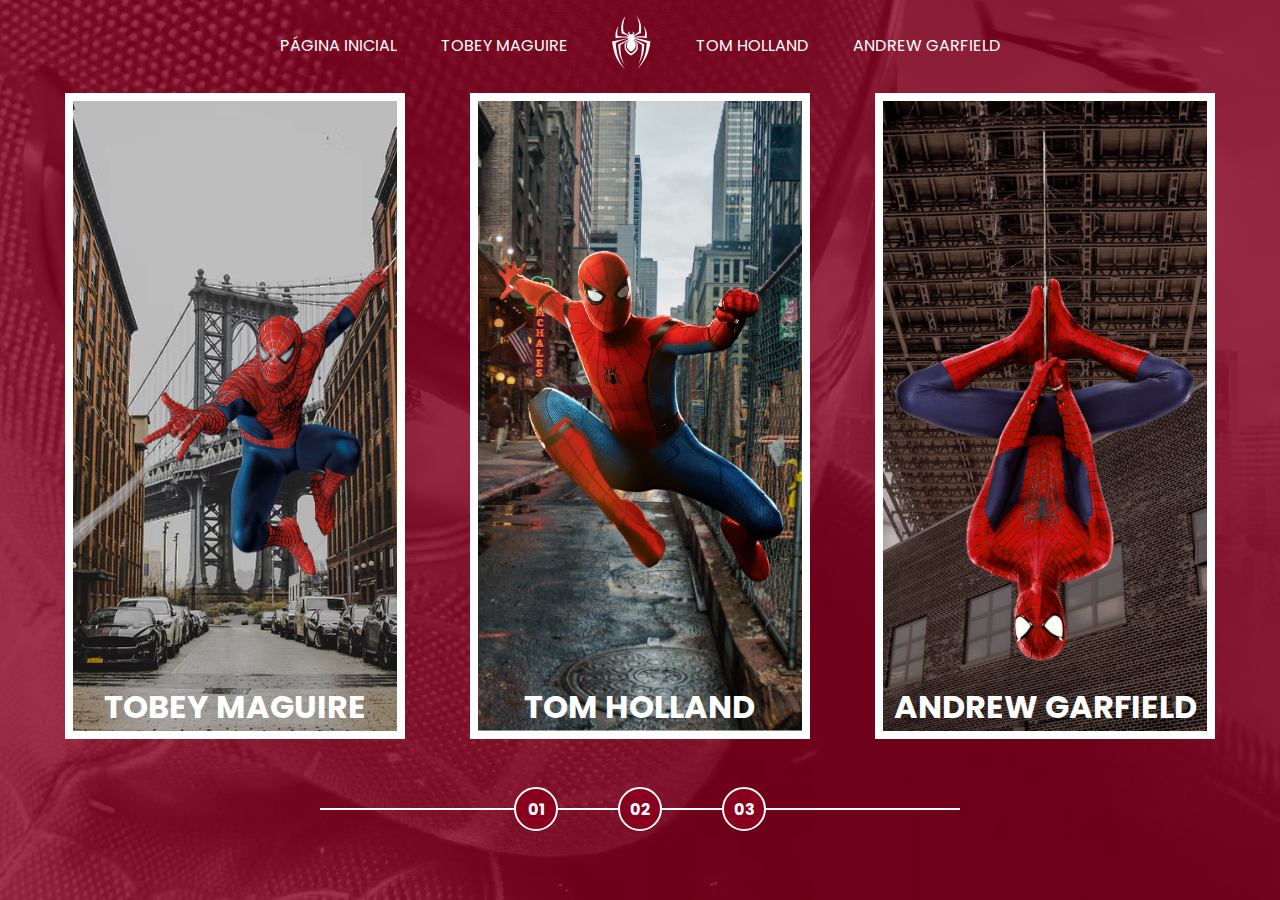
==== index.html @ 89402998 "Primeira etapa HTML e CSS completas" ====
<!DOCTYPE html>
<html lang="en">
<head>
  <meta charset="UTF-8">
  <meta http-equiv="X-UA-Compatible" content="IE=edge">
  <meta name="viewport" content="width=device-width, initial-scale=1.0">
  <link rel="stylesheet" href="assets/css/home-page-styles.css">
  <script src="assets/scripts/card-hover-animation.js"></script>

  <title>Spider-Man | Multiversos</title>
</head>
<body>
  <nav class="s-menu">
    <ul>
      <li class="s-menu__item"><a href="#">Página Inicial</a></li>
      <li class="s-menu__item"><a href="#">Tobey Maguire</a></li>
      <li class="s-menu__item s-menu__icon"><img src="assets/images/icons/spider.svg" alt="Spider-Man Multivarso"></li>
      <li class="s-menu__item"><a href="#">Tom Holland</a></li>
      <li class="s-menu__item"><a href="#">Andrew Garfield</a></li>
    </ul>
  </nav>
  <div class="s-container">
    <a href="#" class="s-card" id="spider-man-01">
      <img class="s-card__background" src="assets/images/pic-sm-bg-01.jpg" alt="">
      <img class="s-card__image" src="assets/images/spider-man-01.png" alt="Tobey Maguire">
      <h2 class="s-card__title">Tobey Maguire</h2>
    </a>
    <a href="#" class="s-card" id="spider-man-02">
      <img class="s-card__background" src="assets/images/pic-sm-bg-02.jpg" alt="">
      <img class="s-card__image" src="assets/images/spider-man-02.png" alt="Tom Holland">
      <h2 class="s-card__title">Tom Holland</h2>
    </a>
    <a href="#" class="s-card" id="spider-man-03">
      <img class="s-card__background" src="assets/images/pic-sm-bg-03.jpg" alt="">
      <img class="s-card__image" src="assets/images/spider-man-03.png" alt="Andrew Garfield">
      <h2 class="s-card__title">Andrew Garfield</h2>
    </a>
  </div>
  <div class="s-controller">
    <div class="s-controller__button">
      01
    </div>
    <div class="s-controller__button">
      02
    </div>
    <div class="s-controller__button">
      03
    </div>
    <div class="s-controller__line"></div>
  </div>
</body>
</html>
---- assets/css/home-page-styles.css ----
@import url(reset.css);
@import url(global.css);

body{
  background-color: var(--primary-color);
}

body::before {
  content: "";
  background-image: url(../images/spider-man-background.jpg);
  background-repeat: no-repeat;
  background-position: center;
  background-size: cover;
  width: 100%;
  height: 100%;
  position: absolute;
  opacity: 0.2;
  transition: background-img 1s ease-in-out, opacity 1s ease-in-out;
}

.s-menu{
  padding: 1rem 0;
  width: 100%;
  text-align: center;
  position: relative;
}

.s-menu__item{
  display: inline-block;
  text-transform: uppercase;
  margin: 0 1.25rem;
}

.s-menu__icon{
  width: 2.5rem;
  margin: 0 1.25rem;
  vertical-align: middle;
}

.s-container{
  position: relative;
  display: flex;
  flex-direction: row;
  align-items: center;
  justify-content: space-evenly;
}

.s-card{
  border: 0.5rem solid white;
  width: calc(100% / 3 - 8%);
  height: 70vh;
  position: relative;
  transition: filter .5s ease-in-out;
}

.s-card__background{
  width: 100%;
  height: 100%;
  object-fit: cover;
  position: absolute;
  opacity: 1;
  transition: opacity 1s ease-in-out;
}

.s-card__image{
  width: 100%;
  height: 100%;
  object-fit: contain;
  position: relative;
  transition: 1s ease-in-out;
}

.s-card__title{
  font-size: 2rem;
  text-transform: uppercase;
  text-align: center;
  position: absolute;
  width: 100%;
  bottom: 0;
  transition: bottom 1s ease-in-out;
}

.s-controller{
  position: relative;
  display: flex;
  justify-content: center;
  align-items: center;
  margin-top: 3rem;
}

.s-controller__button{
  display: flex;
  align-items: center;
  justify-content: center;
  width: 2.5rem;
  height: 2.5rem;
  border: 2px solid white;
  border-radius: 50%;
  background-color: var(--primary-color);
  text-align: center;
  font-size: 1rem;
  font-weight: bold;
  cursor: pointer;
  z-index: 1;
  transition: 0.3s ease-in-out;
}

.s-controller__button:hover{
  transform: scale(1.1);
}

.s-controller__button:nth-child(2){
  margin: 0 3.75rem;
}

.s-controller__line{
  background-color: white;
  width: 50%;
  height: 2px;
  position: absolute;
}

/* Hover animation */

.s-card--hovered .s-card__background{
  cursor: pointer;
  opacity: 0;
}

.s-card--hovered .s-card__image {
  transform: scale(1.4);
  filter: drop-shadow(30px 10px 4px rgba(0, 0, 0, .5));
}

body#spider-man-01-hovered::before{
  background-image: url('../images/pic-sm-bg-01.jpg');
}

body#spider-man-02-hovered::before{
  background-image: url('../images/pic-sm-bg-02.jpg');
}

body#spider-man-03-hovered::before{
  background-image: url('../images/pic-sm-bg-03.jpg');
}

body[id^="spider-man-"]::before{
  opacity: 1;
}

body[id^="spider-man-"] .scard:not(.s-card--hovered){
  filter: grayscale(100%);
}

.s-card--hovered .s-card__title{
  bottom: 50%;
}
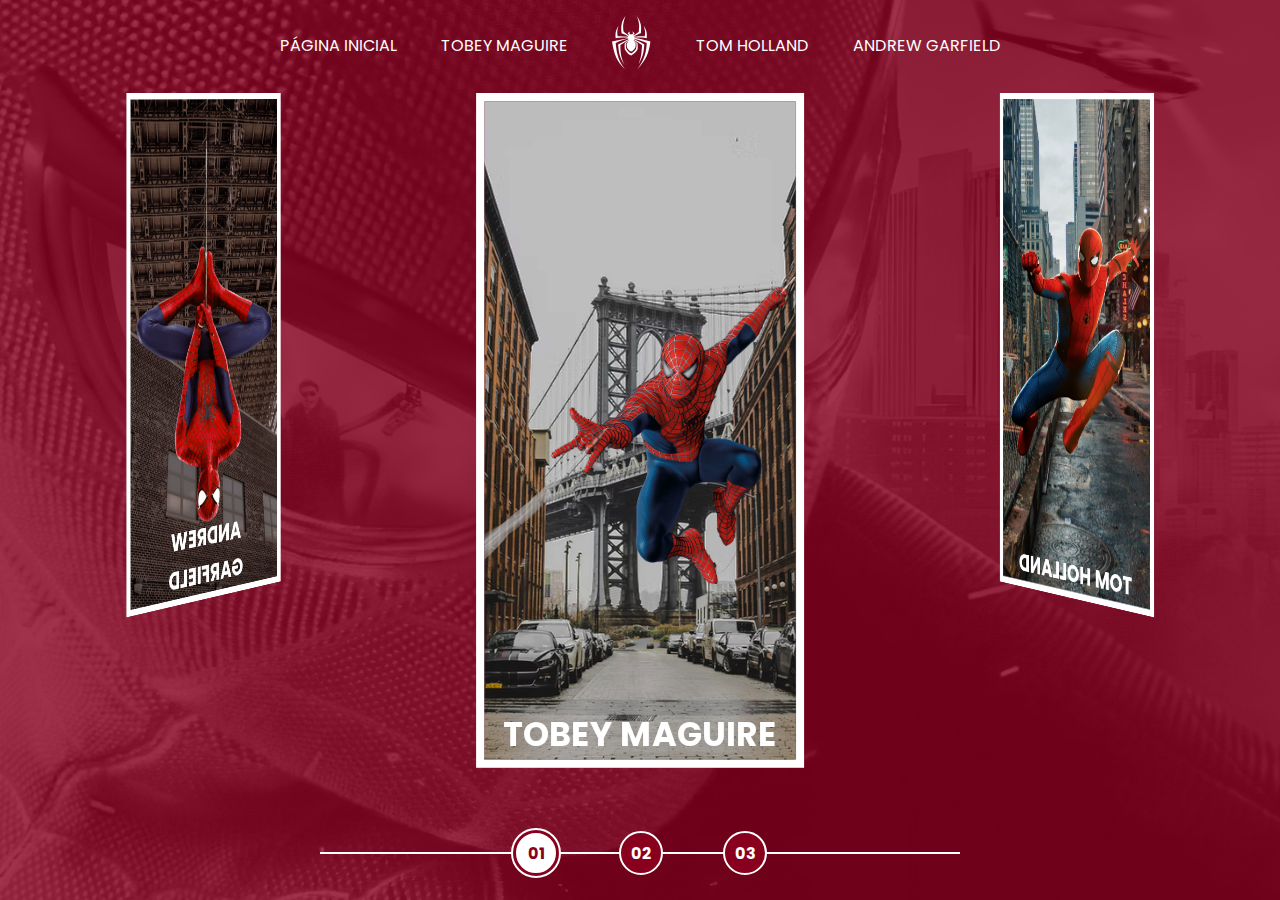
==== commit 325ec7a4: "Layout e animações da página" ====
--- a/index.html
+++ b/index.html
@@ -12,38 +12,44 @@
 <body>
   <nav class="s-menu">
     <ul>
-      <li class="s-menu__item"><a href="#">Página Inicial</a></li>
-      <li class="s-menu__item"><a href="#">Tobey Maguire</a></li>
-      <li class="s-menu__item s-menu__icon"><img src="assets/images/icons/spider.svg" alt="Spider-Man Multivarso"></li>
+      <li class="s-menu__item"><a href="index.html">Página Inicial</a></li>
+      <li class="s-menu__item"><a href="pages/tobey-maguire/spiderman1.html">Tobey Maguire</a></li>
+      <li class="s-menu__item s-menu__icon">
+        <a href="index.html">
+            <img src="assets/images/icons/spider.svg" alt="Spider-Man Multivarso">
+        </a>
+      </li>
       <li class="s-menu__item"><a href="#">Tom Holland</a></li>
       <li class="s-menu__item"><a href="#">Andrew Garfield</a></li>
     </ul>
   </nav>
   <div class="s-container">
-    <a href="#" class="s-card" id="spider-man-01">
-      <img class="s-card__background" src="assets/images/pic-sm-bg-01.jpg" alt="">
-      <img class="s-card__image" src="assets/images/spider-man-01.png" alt="Tobey Maguire">
-      <h2 class="s-card__title">Tobey Maguire</h2>
-    </a>
-    <a href="#" class="s-card" id="spider-man-02">
-      <img class="s-card__background" src="assets/images/pic-sm-bg-02.jpg" alt="">
-      <img class="s-card__image" src="assets/images/spider-man-02.png" alt="Tom Holland">
-      <h2 class="s-card__title">Tom Holland</h2>
-    </a>
-    <a href="#" class="s-card" id="spider-man-03">
-      <img class="s-card__background" src="assets/images/pic-sm-bg-03.jpg" alt="">
-      <img class="s-card__image" src="assets/images/spider-man-03.png" alt="Andrew Garfield">
-      <h2 class="s-card__title">Andrew Garfield</h2>
-    </a>
+    <div class="s-cards-carousel" style="transform: translateZ(-40vw) rotateY(0deg);">
+      <a href="pages/tobey-maguire/spiderman1.html" class="s-card" id="spider-man-01">
+        <img class="s-card__background" src="assets/images/pic-sm-bg-01.jpg" alt="">
+        <img class="s-card__image" src="assets/images/spider-man-01.png" alt="Tobey Maguire">
+        <h2 class="s-card__title">Tobey Maguire</h2>
+      </a>
+      <a href="#" class="s-card" id="spider-man-02">
+        <img class="s-card__background" src="assets/images/pic-sm-bg-02.jpg" alt="">
+        <img class="s-card__image" src="assets/images/spider-man-02.png" alt="Tom Holland">
+        <h2 class="s-card__title">Tom Holland</h2>
+      </a>
+      <a href="#" class="s-card" id="spider-man-03">
+        <img class="s-card__background" src="assets/images/pic-sm-bg-03.jpg" alt="">
+        <img class="s-card__image" src="assets/images/spider-man-03.png" alt="Andrew Garfield">
+        <h2 class="s-card__title">Andrew Garfield</h2>
+      </a>
+    </div>
   </div>
   <div class="s-controller">
-    <div class="s-controller__button">
+    <div id="1" onclick="selectCarouselItem(this)" class="s-controller__button s-controller__button--active">
       01
     </div>
-    <div class="s-controller__button">
+    <div id="2" onclick="selectCarouselItem(this)" class="s-controller__button">
       02
     </div>
-    <div class="s-controller__button">
+    <div id="3" onclick="selectCarouselItem(this)" class="s-controller__button">
       03
     </div>
     <div class="s-controller__line"></div>
--- a/assets/css/home-page-styles.css
+++ b/assets/css/home-page-styles.css
@@ -43,14 +43,27 @@
   flex-direction: row;
   align-items: center;
   justify-content: space-evenly;
+  perspective: 3000px;
 }
 
 .s-card{
   border: 0.5rem solid white;
-  width: calc(100% / 3 - 8%);
+  width: 100%;
   height: 70vh;
-  position: relative;
+  position: absolute;
   transition: filter .5s ease-in-out;
+}
+
+.s-card:nth-child(1){
+  transform: rotateY(0deg) translateZ(50vw);
+}
+
+.s-card:nth-child(2){
+  transform: rotateY(120deg) translateZ(50vw);
+}
+
+.s-card:nth-child(3){
+  transform: rotateY(240deg) translateZ(50vw);
 }
 
 .s-card__background{
@@ -81,11 +94,13 @@
 }
 
 .s-controller{
-  position: relative;
+  position: absolute;
   display: flex;
   justify-content: center;
   align-items: center;
   margin-top: 3rem;
+  bottom: 1.5rem;
+  width: 100%;
 }
 
 .s-controller__button{
@@ -111,6 +126,13 @@
 
 .s-controller__button:nth-child(2){
   margin: 0 3.75rem;
+}
+
+.s-controller__button--active{
+  background-color: white;
+  color: var(--primary-color);
+  border: 0.1875rem solid var(--primary-color);
+  outline: 0.125rem solid white;
 }
 
 .s-controller__line{
@@ -154,4 +176,12 @@
 
 .s-card--hovered .s-card__title{
   bottom: 50%;
+}
+
+.s-cards-carousel{
+  display: flex;
+  justify-content: center;
+  width: calc(100vw / 3 - 10%);
+  transform-style: preserve-3d;
+  transition: transform 0.4s ease-in;
 }